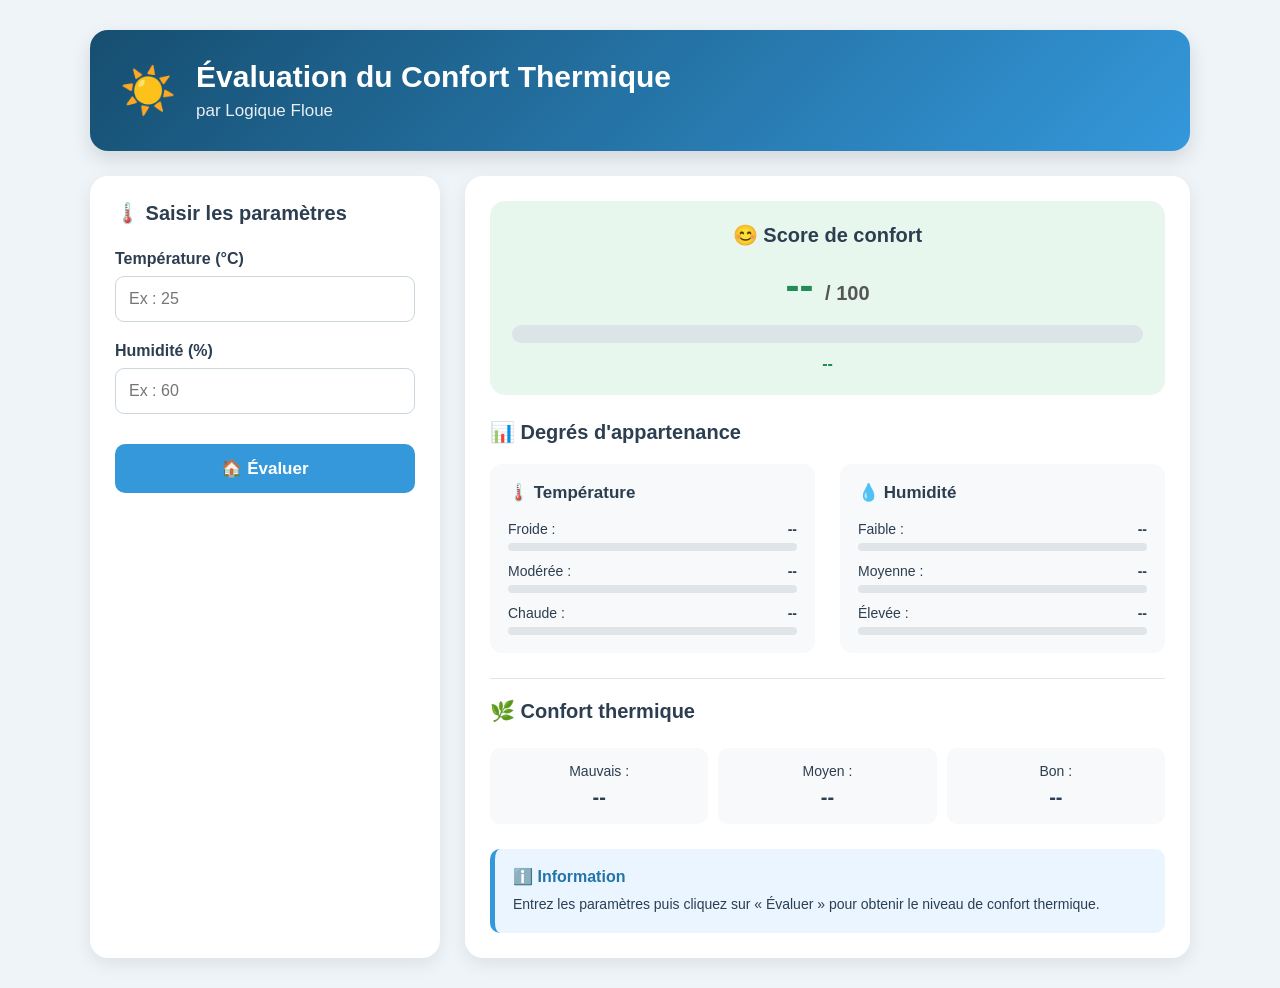
==== index html.html @ 42466e80 "Add files via upload" ====
<!DOCTYPE html>
<html lang="fr">

<head>
    <meta charset="UTF-8">
    <meta name="viewport" content="width=device-width, initial-scale=1.0">

    <title>Évaluation du Confort Thermique</title>

    <link rel="stylesheet" href="style.css">
</head>

<body>

    <div class="container">

        <!-- HEADER -->
        <header class="header">
            <div class="header-icon">☀️</div>

            <div>
                <h1>Évaluation du Confort Thermique</h1>
                <p>par Logique Floue</p>
            </div>
        </header>


        <!-- CONTENU PRINCIPAL -->
        <main class="main-content">

            <!-- PANNEAU GAUCHE -->
            <section class="card input-card">

                <h2>🌡️ Saisir les paramètres</h2>

                <div class="input-group">
                    <label for="temperature">
                        Température (°C)
                    </label>

                    <input
                        type="number"
                        id="temperature"
                        min="0"
                        max="40"
                        placeholder="Ex : 25"
                    >
                </div>


                <div class="input-group">
                    <label for="humidite">
                        Humidité (%)
                    </label>

                    <input
                        type="number"
                        id="humidite"
                        min="0"
                        max="100"
                        placeholder="Ex : 60"
                    >
                </div>


                <button id="evaluer">
                    🏠 Évaluer
                </button>

            </section>



            <!-- PANNEAU DROIT -->
            <section class="card result-card">

                <!-- SCORE -->
                <div class="score-card">

                    <h2>😊 Score de confort</h2>

                    <div class="score">
                        <span id="score">--</span>
                        <small>/ 100</small>
                    </div>

                    <div class="progress-container">
                        <div id="progress-bar"></div>
                    </div>

                    <p id="interpretation">
                        --
                    </p>

                </div>


                <!-- DEGRÉS D'APPARTENANCE -->
                <div class="membership-section">

                    <h2>📊 Degrés d'appartenance</h2>

                    <div class="membership-columns">

                        <!-- TEMPÉRATURE -->
                        <div class="membership-column">

                            <h3>🌡️ Température</h3>

                            <p>
                                Froide :
                                <span id="froide-result">--</span>
                            </p>

                            <div class="membership-bar">
                                <div id="froide-bar"></div>
                            </div>


                            <p>
                                Modérée :
                                <span id="moderee-result">--</span>
                            </p>

                            <div class="membership-bar">
                                <div id="moderee-bar"></div>
                            </div>


                            <p>
                                Chaude :
                                <span id="chaude-result">--</span>
                            </p>

                            <div class="membership-bar">
                                <div id="chaude-bar"></div>
                            </div>

                        </div>


                        <!-- HUMIDITÉ -->
                        <div class="membership-column">

                            <h3>💧 Humidité</h3>

                            <p>
                                Faible :
                                <span id="faible-result">--</span>
                            </p>

                            <div class="membership-bar">
                                <div id="faible-bar"></div>
                            </div>


                            <p>
                                Moyenne :
                                <span id="moyenne-result">--</span>
                            </p>

                            <div class="membership-bar">
                                <div id="moyenne-bar"></div>
                            </div>


                            <p>
                                Élevée :
                                <span id="elevee-result">--</span>
                            </p>

                            <div class="membership-bar">
                                <div id="elevee-bar"></div>
                            </div>

                        </div>

                    </div>

                </div>


                <!-- CONFORT THERMIQUE -->
                <div class="comfort-section">

                    <h2>🌿 Confort thermique</h2>

                    <div class="comfort-results">

                        <p>
                            Mauvais :
                            <span id="mauvais-result">--</span>
                        </p>

                        <p>
                            Moyen :
                            <span id="moyen-result">--</span>
                        </p>

                        <p>
                            Bon :
                            <span id="bon-result">--</span>
                        </p>

                    </div>

                </div>


                <!-- RECOMMANDATION -->
                <div class="recommendation">

                    <strong>ℹ️ Information</strong>

                    <p id="recommendation-text">
                        Entrez les paramètres puis cliquez sur
                        « Évaluer » pour obtenir le niveau de confort thermique.
                    </p>

                </div>

            </section>

        </main>

    </div>


    <script src="script.js"></script>
    

</body>

</html>
---- style.css ----
* {
    box-sizing: border-box;
    margin: 0;
    padding: 0;
}

body {
    font-family: Arial, sans-serif;
    background: #eef4f8;
    min-height: 100vh;
    padding: 30px;
    color: #2c3e50;
}

/* ================= HEADER ================= */

.container {
    max-width: 1100px;
    margin: auto;
}

.header {
    background: linear-gradient(135deg, #164e70, #3498db);
    color: white;
    padding: 30px;
    border-radius: 18px;
    display: flex;
    align-items: center;
    gap: 20px;
    margin-bottom: 25px;
    box-shadow: 0 8px 20px rgba(0, 0, 0, 0.12);
}

.header-icon {
    font-size: 45px;
}

.header h1 {
    font-size: 30px;
    margin-bottom: 7px;
}

.header p {
    font-size: 17px;
    opacity: 0.9;
}


/* ================= MAIN CONTENT ================= */

.main-content {
    display: grid;
    grid-template-columns: 350px 1fr;
    gap: 25px;
}


/* ================= CARDS ================= */

.card {
    background: white;
    border-radius: 18px;
    padding: 25px;
    box-shadow: 0 6px 18px rgba(0, 0, 0, 0.08);
}

.card h2 {
    font-size: 20px;
    margin-bottom: 25px;
}


/* ================= INPUT ================= */

.input-group {
    margin-bottom: 20px;
}

.input-group label {
    display: block;
    font-weight: bold;
    margin-bottom: 8px;
}

.input-group input {
    width: 100%;
    padding: 13px;
    border: 1px solid #ccd6dd;
    border-radius: 9px;
    font-size: 16px;
    outline: none;
}

.input-group input:focus {
    border-color: #3498db;
}


button {
    width: 100%;
    padding: 14px;
    border: none;
    border-radius: 10px;
    background: #3498db;
    color: white;
    font-size: 17px;
    font-weight: bold;
    cursor: pointer;
    margin-top: 10px;
}

button:hover {
    background: #2980b9;
}


/* ================= SCORE ================= */

.score-card {
    background: #e8f7ee;
    border-radius: 15px;
    padding: 22px;
    text-align: center;
    margin-bottom: 25px;
}

.score-card h2 {
    margin-bottom: 15px;
}

.score {
    font-size: 42px;
    font-weight: bold;
    color: #218c54;
    margin-bottom: 15px;
}

.score small {
    font-size: 20px;
    color: #555;
}


/* ================= PROGRESS BAR ================= */

.progress-container {
    width: 100%;
    height: 18px;
    background: #dce4e8;
    border-radius: 20px;
    overflow: hidden;
    margin-bottom: 12px;
}

#progress-bar {
    width: 0%;
    height: 100%;
    background: #2eaf68;
    border-radius: 20px;
    transition: width 0.5s ease;
}

#interpretation {
    font-weight: bold;
    color: #218c54;
}


/* ================= MEMBERSHIP ================= */

.membership-section {
    margin-top: 10px;
}

.membership-section h2 {
    margin-bottom: 20px;
}

.membership-columns {
    display: grid;
    grid-template-columns: 1fr 1fr;
    gap: 25px;
}

.membership-column {
    background: #f7f9fa;
    padding: 18px;
    border-radius: 12px;
}

.membership-column h3 {
    margin-bottom: 18px;
    font-size: 17px;
}

.membership-column p {
    display: flex;
    justify-content: space-between;
    margin-top: 12px;
    font-size: 14px;
}

.membership-column span {
    font-weight: bold;
}


/* ================= MEMBERSHIP BARS ================= */

.membership-bar {
    width: 100%;
    height: 8px;
    background: #dfe5e8;
    border-radius: 10px;
    overflow: hidden;
    margin-top: 6px;
}

.membership-bar div {
    width: 0%;
    height: 100%;
    background: #3498db;
    border-radius: 10px;
    transition: width 0.4s ease;
}


/* ================= COMFORT ================= */

.comfort-section {
    margin-top: 25px;
    padding-top: 20px;
    border-top: 1px solid #e1e6e9;
}

.comfort-results {
    display: grid;
    grid-template-columns: repeat(3, 1fr);
    gap: 10px;
}

.comfort-results p {
    background: #f7f9fa;
    padding: 15px;
    border-radius: 10px;
    text-align: center;
    font-size: 14px;
}

.comfort-results span {
    display: block;
    font-size: 20px;
    font-weight: bold;
    margin-top: 7px;
}


/* ================= RECOMMENDATION ================= */

.recommendation {
    margin-top: 25px;
    padding: 18px;
    background: #eaf5ff;
    border-left: 5px solid #3498db;
    border-radius: 10px;
}

.recommendation strong {
    display: block;
    margin-bottom: 8px;
    color: #2474a8;
}

.recommendation p {
    line-height: 1.5;
    font-size: 14px;
}


/* ================= RESPONSIVE ================= */

@media (max-width: 800px) {

    .main-content {
        grid-template-columns: 1fr;
    }

    .membership-columns {
        grid-template-columns: 1fr;
    }

    .comfort-results {
        grid-template-columns: 1fr;
    }

    .header h1 {
        font-size: 24px;
    }
}

@media (max-width: 500px) {

    body {
        padding: 15px;
    }

    .header {
        padding: 20px;
    }

    .header-icon {
        font-size: 35px;
    }

    .header h1 {
        font-size: 21px;
    }
}
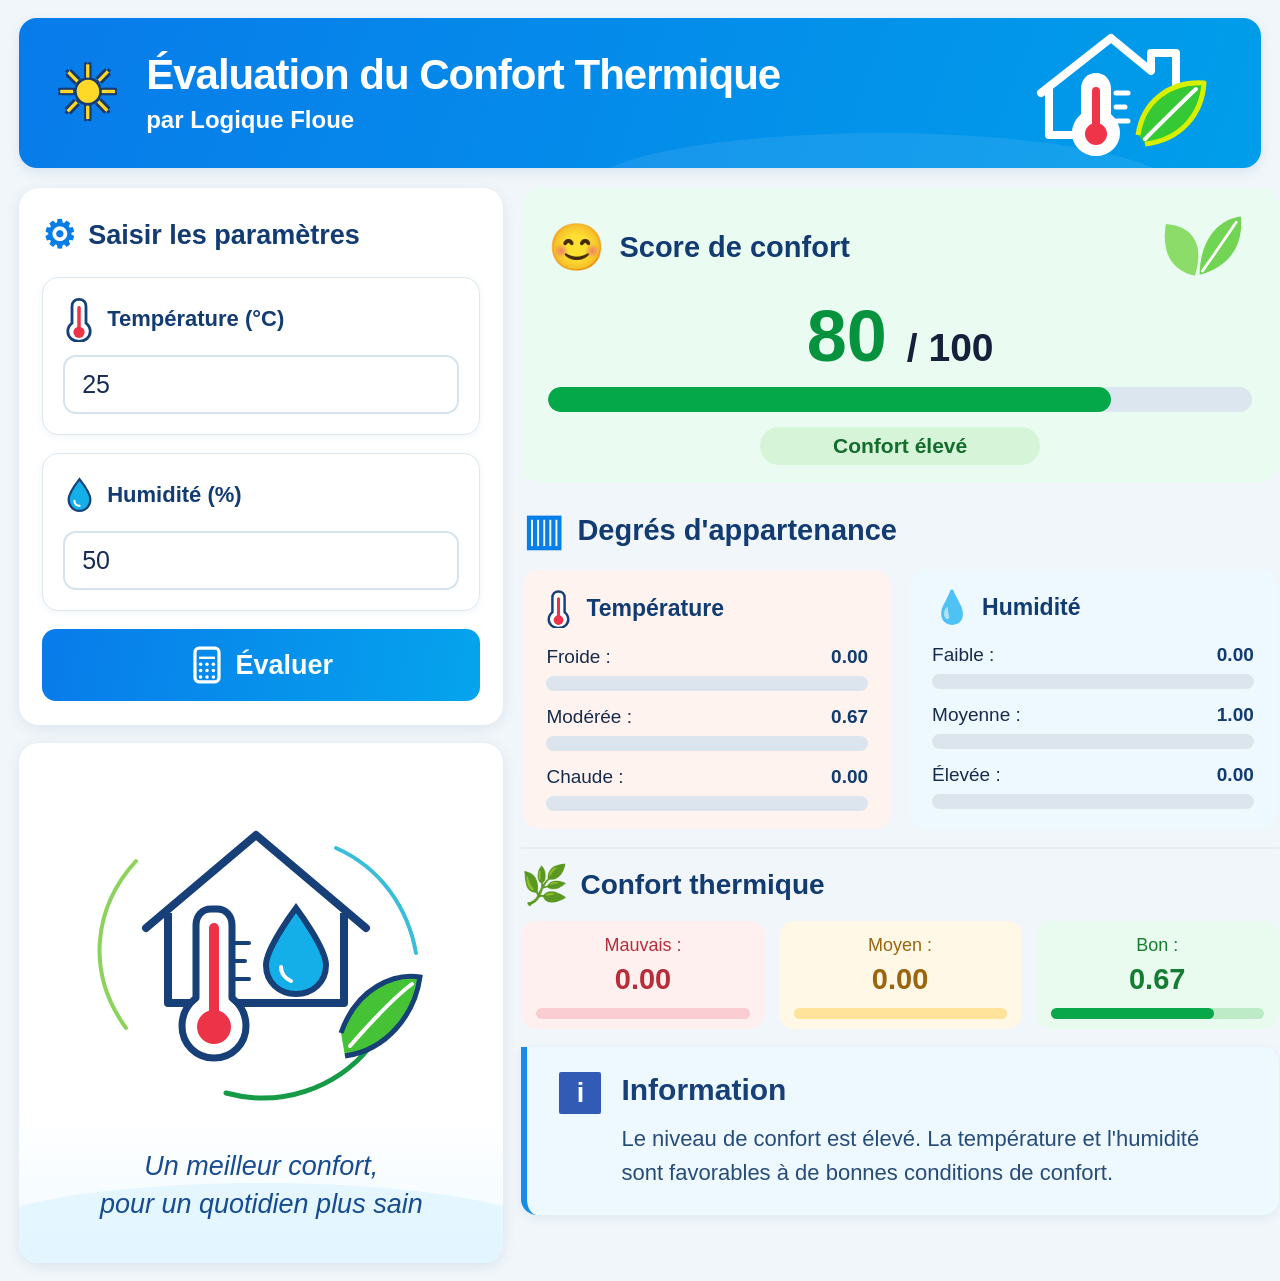
==== commit 3e67c362: "Update index html.html" ====
--- a/index html.html
+++ b/index html.html
@@ -12,125 +12,727 @@
 
 <body>
 
-    <div class="container">
-
-        <!-- HEADER -->
-        <header class="header">
-            <div class="header-icon">☀️</div>
-
-            <div>
+<div class="container">
+
+    <!-- ================= HEADER ================= -->
+
+    <header class="header">
+
+        <div class="header-left">
+
+            <div class="sun-icon">☀</div>
+
+            <div class="header-text">
                 <h1>Évaluation du Confort Thermique</h1>
                 <p>par Logique Floue</p>
             </div>
-        </header>
-
-
-        <!-- CONTENU PRINCIPAL -->
-        <main class="main-content">
-
-            <!-- PANNEAU GAUCHE -->
-            <section class="card input-card">
-
-                <h2>🌡️ Saisir les paramètres</h2>
-
-                <div class="input-group">
+
+        </div>
+
+
+        <!-- Maison + thermomètre + feuille -->
+
+        <div class="header-house">
+
+            <svg viewBox="0 0 220 140" class="header-icon-svg">
+
+                <!-- Maison -->
+
+                <path
+                    d="M35 70
+                       L105 15
+                       L145 48
+                       L145 30
+                       L170 30
+                       L170 68
+                       L185 80"
+                    fill="none"
+                    stroke="white"
+                    stroke-width="8"
+                    stroke-linecap="round"
+                    stroke-linejoin="round"
+                />
+
+                <path
+                    d="M43 67
+                       V112
+                       H100
+                       V78"
+                    fill="none"
+                    stroke="white"
+                    stroke-width="8"
+                    stroke-linecap="round"
+                    stroke-linejoin="round"
+                />
+
+
+                <!-- Thermomètre -->
+
+                <path
+                    d="M90 52
+                       C82 52 77 58 77 66
+                       V92
+                       C71 97 68 104 68 110
+                       C68 122 78 131 90 131
+                       C102 131 112 122 112 110
+                       C112 103 109 97 103 92
+                       V66
+                       C103 58 98 52 90 52Z"
+                    fill="white"
+                    stroke="white"
+                    stroke-width="4"
+                />
+
+                <line
+                    x1="90"
+                    y1="68"
+                    x2="90"
+                    y2="111"
+                    stroke="#ef3348"
+                    stroke-width="8"
+                    stroke-linecap="round"
+                />
+
+                <circle
+                    cx="90"
+                    cy="111"
+                    r="11"
+                    fill="#ef3348"
+                />
+
+
+                <!-- Graduations -->
+
+                <line
+                    x1="110"
+                    y1="70"
+                    x2="122"
+                    y2="70"
+                    stroke="white"
+                    stroke-width="5"
+                    stroke-linecap="round"
+                />
+
+                <line
+                    x1="110"
+                    y1="84"
+                    x2="119"
+                    y2="84"
+                    stroke="white"
+                    stroke-width="5"
+                    stroke-linecap="round"
+                />
+
+                <line
+                    x1="110"
+                    y1="98"
+                    x2="122"
+                    y2="98"
+                    stroke="white"
+                    stroke-width="5"
+                    stroke-linecap="round"
+                />
+
+
+                <!-- Feuille -->
+
+                <path
+                    d="M132 112
+                       C137 78 164 58 198 60
+                       C196 91 175 117 139 121"
+                    fill="#35c936"
+                    stroke="#d9ef00"
+                    stroke-width="5"
+                    stroke-linejoin="round"
+                />
+
+                <path
+                    d="M139 116
+                       C157 98 174 81 190 66"
+                    fill="none"
+                    stroke="white"
+                    stroke-width="4"
+                    stroke-linecap="round"
+                />
+
+            </svg>
+
+        </div>
+
+    </header>
+
+
+    <!-- ================= CONTENU PRINCIPAL ================= -->
+
+    <main class="main-content">
+
+
+        <!-- ================= COLONNE GAUCHE ================= -->
+
+        <section class="left-column">
+
+
+            <!-- PARAMÈTRES -->
+
+            <div class="card parameter-card">
+
+                <h2>
+                    <span class="gear-icon">⚙</span>
+                    Saisir les paramètres
+                </h2>
+
+
+                <!-- Température -->
+
+                <div class="input-box">
+
                     <label for="temperature">
+
+                        <span class="thermometer-icon">
+
+                            <svg viewBox="0 0 40 64">
+
+                                <path
+                                    d="M20 4
+                                       C14 4 10 8 10 14
+                                       V38
+                                       C6 41 4 45 4 50
+                                       C4 58 11 64 20 64
+                                       C29 64 36 58 36 50
+                                       C36 45 34 41 30 38
+                                       V14
+                                       C30 8 26 4 20 4Z"
+                                    fill="white"
+                                    stroke="#173f78"
+                                    stroke-width="4"
+                                />
+
+                                <line
+                                    x1="20"
+                                    y1="16"
+                                    x2="20"
+                                    y2="50"
+                                    stroke="#ed3347"
+                                    stroke-width="5"
+                                    stroke-linecap="round"
+                                />
+
+                                <circle
+                                    cx="20"
+                                    cy="51"
+                                    r="8"
+                                    fill="#ed3347"
+                                />
+
+                            </svg>
+
+                        </span>
+
                         Température (°C)
+
                     </label>
+
 
                     <input
                         type="number"
                         id="temperature"
                         min="0"
                         max="40"
-                        placeholder="Ex : 25"
+                        value="25"
                     >
-                </div>
-
-
-                <div class="input-group">
+
+                </div>
+
+
+                <!-- Humidité -->
+
+                <div class="input-box">
+
                     <label for="humidite">
+
+                        <span class="drop-icon">
+
+                            <svg viewBox="0 0 40 50">
+
+                                <path
+                                    d="M20 3
+                                       C20 3 5 22 5 31
+                                       C5 40 11 47 20 47
+                                       C29 47 35 40 35 31
+                                       C35 22 20 3 20 3Z"
+                                    fill="#13afe9"
+                                    stroke="#173f78"
+                                    stroke-width="3"
+                                />
+
+                                <path
+                                    d="M13 33
+                                       C13 37 16 40 20 40"
+                                    fill="none"
+                                    stroke="white"
+                                    stroke-width="3"
+                                    stroke-linecap="round"
+                                />
+
+                            </svg>
+
+                        </span>
+
                         Humidité (%)
+
                     </label>
+
 
                     <input
                         type="number"
                         id="humidite"
                         min="0"
                         max="100"
-                        placeholder="Ex : 60"
+                        value="50"
                     >
-                </div>
-
+
+                </div>
+
+
+                <!-- Bouton -->
 
                 <button id="evaluer">
-                    🏠 Évaluer
+
+                    <span class="calculator-icon">
+
+                        <svg viewBox="0 0 40 48">
+
+                            <rect
+                                x="5"
+                                y="3"
+                                width="30"
+                                height="42"
+                                rx="5"
+                                fill="none"
+                                stroke="white"
+                                stroke-width="4"
+                            />
+
+                            <line
+                                x1="10"
+                                y1="15"
+                                x2="30"
+                                y2="15"
+                                stroke="white"
+                                stroke-width="3"
+                            />
+
+                            <circle cx="12" cy="23" r="2.2" fill="white"/>
+                            <circle cx="20" cy="23" r="2.2" fill="white"/>
+                            <circle cx="28" cy="23" r="2.2" fill="white"/>
+
+                            <circle cx="12" cy="31" r="2.2" fill="white"/>
+                            <circle cx="20" cy="31" r="2.2" fill="white"/>
+                            <circle cx="28" cy="31" r="2.2" fill="white"/>
+
+                            <circle cx="12" cy="39" r="2.2" fill="white"/>
+                            <circle cx="20" cy="39" r="2.2" fill="white"/>
+                            <circle cx="28" cy="39" r="2.2" fill="white"/>
+
+                        </svg>
+
+                    </span>
+
+                    Évaluer
+
                 </button>
 
-            </section>
-
-
-
-            <!-- PANNEAU DROIT -->
-            <section class="card result-card">
-
-                <!-- SCORE -->
-                <div class="score-card">
-
-                    <h2>😊 Score de confort</h2>
-
-                    <div class="score">
-                        <span id="score">--</span>
-                        <small>/ 100</small>
+            </div>
+
+
+            <!-- ================= ILLUSTRATION ================= -->
+
+            <div class="card illustration-card">
+
+                <div class="illustration">
+
+                    <svg
+                        viewBox="0 0 420 360"
+                        class="comfort-svg"
+                    >
+
+                        <!-- Arcs -->
+
+                        <path
+                            d="M75 245
+                               C35 190 42 125 85 78"
+                            fill="none"
+                            stroke="#8bd35b"
+                            stroke-width="4"
+                            stroke-linecap="round"
+                        />
+
+                        <path
+                            d="M285 65
+                               C330 85 357 125 365 170"
+                            fill="none"
+                            stroke="#39bdd9"
+                            stroke-width="4"
+                            stroke-linecap="round"
+                        />
+
+                        <path
+                            d="M175 310
+                               C230 325 285 305 318 265"
+                            fill="none"
+                            stroke="#159b45"
+                            stroke-width="5"
+                            stroke-linecap="round"
+                        />
+
+
+                        <!-- Maison -->
+
+                        <path
+                            d="M95 145
+                               L205 52
+                               L315 145"
+                            fill="none"
+                            stroke="#173f78"
+                            stroke-width="8"
+                            stroke-linecap="round"
+                            stroke-linejoin="round"
+                        />
+
+                        <path
+                            d="M117 130
+                               V220
+                               H293
+                               V130"
+                            fill="none"
+                            stroke="#173f78"
+                            stroke-width="8"
+                            stroke-linejoin="round"
+                        />
+
+
+                        <!-- Thermomètre -->
+
+                        <path
+                            d="M160 126
+                               C151 126 145 133 145 142
+                               V215
+                               C136 222 131 232 131 243
+                               C131 261 145 275 163 275
+                               C181 275 195 261 195 243
+                               C195 232 190 222 181 215
+                               V142
+                               C181 133 175 126 166 126Z"
+                            fill="white"
+                            stroke="#173f78"
+                            stroke-width="7"
+                            stroke-linejoin="round"
+                        />
+
+                        <line
+                            x1="163"
+                            y1="145"
+                            x2="163"
+                            y2="244"
+                            stroke="#ed3347"
+                            stroke-width="10"
+                            stroke-linecap="round"
+                        />
+
+                        <circle
+                            cx="163"
+                            cy="244"
+                            r="17"
+                            fill="#ed3347"
+                        />
+
+
+                        <!-- Graduations -->
+
+                        <line
+                            x1="184"
+                            y1="160"
+                            x2="198"
+                            y2="160"
+                            stroke="#173f78"
+                            stroke-width="4"
+                            stroke-linecap="round"
+                        />
+
+                        <line
+                            x1="184"
+                            y1="178"
+                            x2="194"
+                            y2="178"
+                            stroke="#173f78"
+                            stroke-width="4"
+                            stroke-linecap="round"
+                        />
+
+                        <line
+                            x1="184"
+                            y1="196"
+                            x2="198"
+                            y2="196"
+                            stroke="#173f78"
+                            stroke-width="4"
+                            stroke-linecap="round"
+                        />
+
+
+                        <!-- Goutte -->
+
+                        <path
+                            d="M245 125
+                               C245 125 215 165 215 182
+                               C215 199 228 211 245 211
+                               C262 211 275 199 275 182
+                               C275 165 245 125 245 125Z"
+                            fill="#14afe9"
+                            stroke="#173f78"
+                            stroke-width="6"
+                        />
+
+                        <path
+                            d="M230 184
+                               C230 191 235 196 240 198"
+                            fill="none"
+                            stroke="white"
+                            stroke-width="4"
+                            stroke-linecap="round"
+                        />
+
+
+                        <!-- Feuille -->
+
+                        <path
+                            d="M290 250
+                               C306 204 344 190 369 194
+                               C364 230 337 267 294 273"
+                            fill="#45c236"
+                            stroke="#173f78"
+                            stroke-width="5"
+                        />
+
+                        <path
+                            d="M299 263
+                               C320 239 342 215 361 201"
+                            fill="none"
+                            stroke="white"
+                            stroke-width="4"
+                            stroke-linecap="round"
+                        />
+
+                    </svg>
+
+                </div>
+
+
+                <p>
+                    Un meilleur confort,<br>
+                    pour un quotidien plus sain
+                </p>
+
+            </div>
+
+        </section>
+
+
+
+        <!-- ================= COLONNE DROITE ================= -->
+
+        <section class="right-column">
+
+
+            <!-- ================= SCORE ================= -->
+
+            <div class="score-card">
+
+                <div class="score-title">
+
+                    <div class="score-title-left">
+
+                        <span class="smile-icon">
+                            😊
+                        </span>
+
+                        <h2>
+                            Score de confort
+                        </h2>
+
                     </div>
 
-                    <div class="progress-container">
-                        <div id="progress-bar"></div>
-                    </div>
-
-                    <p id="interpretation">
-                        --
-                    </p>
-
-                </div>
-
-
-                <!-- DEGRÉS D'APPARTENANCE -->
-                <div class="membership-section">
-
-                    <h2>📊 Degrés d'appartenance</h2>
-
-                    <div class="membership-columns">
-
-                        <!-- TEMPÉRATURE -->
-                        <div class="membership-column">
-
-                            <h3>🌡️ Température</h3>
-
-                            <p>
-                                Froide :
-                                <span id="froide-result">--</span>
-                            </p>
+
+                    <!-- Deux feuilles -->
+
+                    <span class="leaf-decoration">
+
+                        <svg viewBox="0 0 100 80">
+
+                            <path
+                                d="M43 70
+                                   C18 65 7 45 12 15
+                                   C39 17 54 35 43 70Z"
+                                fill="#8bdc68"
+                            />
+
+                            <path
+                                d="M48 69
+                                   C48 35 66 10 92 7
+                                   C95 37 80 61 48 69Z"
+                                fill="#71d452"
+                            />
+
+                            <path
+                                d="M51 65
+                                   C64 47 76 29 87 13"
+                                fill="none"
+                                stroke="white"
+                                stroke-width="3"
+                                stroke-linecap="round"
+                            />
+
+                        </svg>
+
+                    </span>
+
+                </div>
+
+
+                <div class="score">
+
+                    <span id="score">
+                        80
+                    </span>
+
+                    <small>
+                        / 100
+                    </small>
+
+                </div>
+
+
+                <div class="progress-container">
+
+                    <div id="progress-bar"></div>
+
+                </div>
+
+
+                <div
+                    class="status"
+                    id="interpretation"
+                >
+                    Confort élevé
+                </div>
+
+            </div>
+
+
+
+            <!-- ================= DEGRÉS ================= -->
+
+            <div class="membership-section">
+
+                <h2>
+
+                    <span class="chart-icon">
+                        ▥
+                    </span>
+
+                    Degrés d'appartenance
+
+                </h2>
+
+
+                <div class="membership-columns">
+
+
+                    <!-- Température -->
+
+                    <div class="membership-column temperature">
+
+                        <h3>
+
+                            <span class="small-thermometer">
+
+                                <svg viewBox="0 0 40 64">
+
+                                    <path
+                                        d="M20 4
+                                           C14 4 10 8 10 14
+                                           V38
+                                           C6 41 4 45 4 50
+                                           C4 58 11 64 20 64
+                                           C29 64 36 58 36 50
+                                           C36 45 34 41 30 38
+                                           V14
+                                           C30 8 26 4 20 4Z"
+                                        fill="white"
+                                        stroke="#173f78"
+                                        stroke-width="4"
+                                    />
+
+                                    <line
+                                        x1="20"
+                                        y1="16"
+                                        x2="20"
+                                        y2="50"
+                                        stroke="#ed3347"
+                                        stroke-width="5"
+                                        stroke-linecap="round"
+                                    />
+
+                                    <circle
+                                        cx="20"
+                                        cy="51"
+                                        r="8"
+                                        fill="#ed3347"
+                                    />
+
+                                </svg>
+
+                            </span>
+
+                            Température
+
+                        </h3>
+
+
+                        <div class="membership-item">
+
+                            <div class="membership-label">
+                                <span>Froide :</span>
+                                <strong id="froide-result">0.00</strong>
+                            </div>
 
                             <div class="membership-bar">
                                 <div id="froide-bar"></div>
                             </div>
 
-
-                            <p>
-                                Modérée :
-                                <span id="moderee-result">--</span>
-                            </p>
+                        </div>
+
+
+                        <div class="membership-item">
+
+                            <div class="membership-label">
+                                <span>Modérée :</span>
+                                <strong id="moderee-result">0.67</strong>
+                            </div>
 
                             <div class="membership-bar">
                                 <div id="moderee-bar"></div>
                             </div>
 
-
-                            <p>
-                                Chaude :
-                                <span id="chaude-result">--</span>
-                            </p>
+                        </div>
+
+
+                        <div class="membership-item">
+
+                            <div class="membership-label">
+                                <span>Chaude :</span>
+                                <strong id="chaude-result">0.00</strong>
+                            </div>
 
                             <div class="membership-bar">
                                 <div id="chaude-bar"></div>
@@ -138,36 +740,59 @@
 
                         </div>
 
-
-                        <!-- HUMIDITÉ -->
-                        <div class="membership-column">
-
-                            <h3>💧 Humidité</h3>
-
-                            <p>
-                                Faible :
-                                <span id="faible-result">--</span>
-                            </p>
+                    </div>
+
+
+
+                    <!-- Humidité -->
+
+                    <div class="membership-column humidity">
+
+                        <h3>
+
+                            <span class="small-drop">
+                                💧
+                            </span>
+
+                            Humidité
+
+                        </h3>
+
+
+                        <div class="membership-item">
+
+                            <div class="membership-label">
+                                <span>Faible :</span>
+                                <strong id="faible-result">0.00</strong>
+                            </div>
 
                             <div class="membership-bar">
                                 <div id="faible-bar"></div>
                             </div>
 
-
-                            <p>
-                                Moyenne :
-                                <span id="moyenne-result">--</span>
-                            </p>
+                        </div>
+
+
+                        <div class="membership-item">
+
+                            <div class="membership-label">
+                                <span>Moyenne :</span>
+                                <strong id="moyenne-result">1.00</strong>
+                            </div>
 
                             <div class="membership-bar">
                                 <div id="moyenne-bar"></div>
                             </div>
 
-
-                            <p>
-                                Élevée :
-                                <span id="elevee-result">--</span>
-                            </p>
+                        </div>
+
+
+                        <div class="membership-item">
+
+                            <div class="membership-label">
+                                <span>Élevée :</span>
+                                <strong id="elevee-result">0.00</strong>
+                            </div>
 
                             <div class="membership-bar">
                                 <div id="elevee-bar"></div>
@@ -179,56 +804,105 @@
 
                 </div>
 
-
-                <!-- CONFORT THERMIQUE -->
-                <div class="comfort-section">
-
-                    <h2>🌿 Confort thermique</h2>
-
-                    <div class="comfort-results">
-
-                        <p>
+            </div>
+
+
+
+            <!-- ================= CONFORT ================= -->
+
+            <div class="comfort-section">
+
+                <h2>
+
+                    <span class="leaf-title">
+                        🌿
+                    </span>
+
+                    Confort thermique
+
+                </h2>
+
+
+                <div class="comfort-results">
+
+                    <div class="comfort-box mauvais">
+
+                        <span>
                             Mauvais :
-                            <span id="mauvais-result">--</span>
-                        </p>
-
-                        <p>
+                        </span>
+
+                        <strong id="mauvais-result">
+                            0.00
+                        </strong>
+
+                    </div>
+
+
+                    <div class="comfort-box moyen">
+
+                        <span>
                             Moyen :
-                            <span id="moyen-result">--</span>
-                        </p>
-
-                        <p>
+                        </span>
+
+                        <strong id="moyen-result">
+                            0.00
+                        </strong>
+
+                    </div>
+
+
+                    <div class="comfort-box bon">
+
+                        <span>
                             Bon :
-                            <span id="bon-result">--</span>
-                        </p>
+                        </span>
+
+                        <strong id="bon-result">
+                            0.67
+                        </strong>
 
                     </div>
 
                 </div>
 
-
-                <!-- RECOMMANDATION -->
-                <div class="recommendation">
-
-                    <strong>ℹ️ Information</strong>
+            </div>
+
+
+
+            <!-- ================= INFORMATION ================= -->
+
+            <div class="information">
+
+                <div class="info-icon">
+                    i
+                </div>
+
+                <div class="information-content">
+
+                    <strong>
+                        Information
+                    </strong>
 
                     <p id="recommendation-text">
-                        Entrez les paramètres puis cliquez sur
-                        « Évaluer » pour obtenir le niveau de confort thermique.
+
+                        Le niveau de confort est élevé.
+                        La température et l'humidité sont favorables
+                        à de bonnes conditions de confort.
+
                     </p>
 
                 </div>
 
-            </section>
-
-        </main>
-
-    </div>
-
-
-    <script src="script.js"></script>
-    
+            </div>
+
+        </section>
+
+    </main>
+
+</div>
+
+
+<script src="script.js"></script>
 
 </body>
-
-</html>+</html>
--- a/style.css
+++ b/style.css
@@ -1,318 +1,1249 @@
+/* =========================================================
+   RESET
+========================================================= */
+
 * {
     box-sizing: border-box;
     margin: 0;
     padding: 0;
 }
 
+
+/* =========================================================
+   BODY
+========================================================= */
+
 body {
+    font-family: Arial, Helvetica, sans-serif;
+    background: #f1f6fa;
+    color: #12386b;
+    min-height: 100vh;
+}
+
+
+/* =========================================================
+   CONTAINER
+========================================================= */
+
+.container {
+    width: 97%;
+    max-width: 1500px;
+    margin: 18px auto;
+}
+
+
+/* =========================================================
+   HEADER
+========================================================= */
+
+.header {
+    height: 150px;
+
+    background:
+        linear-gradient(
+            110deg,
+            #087bea,
+            #009eea
+        );
+
+    border-radius: 18px;
+
+    display: flex;
+    align-items: center;
+    justify-content: space-between;
+
+    padding: 18px 35px;
+
+    color: white;
+
+    margin-bottom: 20px;
+
+    overflow: hidden;
+
+    position: relative;
+
+    box-shadow:
+        0 4px 12px rgba(30, 100, 160, 0.12);
+}
+
+
+.header::after {
+    content: "";
+
+    position: absolute;
+
+    width: 600px;
+    height: 120px;
+
+    right: 80px;
+    bottom: -85px;
+
+    background: rgba(255,255,255,0.08);
+
+    border-radius: 50%;
+}
+
+
+.header-left {
+    display: flex;
+    align-items: center;
+
+    gap: 25px;
+
+    position: relative;
+    z-index: 2;
+}
+
+
+.sun-icon {
+    font-size: 75px;
+
+    color: #ffd928;
+
+    text-shadow:
+        2px 2px 0 #173b70,
+        -2px -2px 0 #173b70,
+        2px -2px 0 #173b70,
+        -2px 2px 0 #173b70;
+}
+
+
+.header-text h1 {
+    font-size: 42px;
+
+    line-height: 1.1;
+
+    font-weight: 800;
+
+    letter-spacing: -1px;
+}
+
+
+.header-text p {
+    font-size: 24px;
+
+    font-weight: 600;
+
+    margin-top: 7px;
+}
+
+
+/* =========================================================
+   HEADER ICON
+========================================================= */
+
+.header-house {
+    width: 220px;
+    height: 140px;
+
+    display: flex;
+
+    align-items: center;
+    justify-content: center;
+
+    position: relative;
+
+    z-index: 2;
+}
+
+
+.header-icon-svg {
+    width: 220px;
+    height: 140px;
+
+    display: block;
+}
+
+
+/* =========================================================
+   MAIN
+========================================================= */
+
+.main-content {
+
+    display: grid;
+
+    grid-template-columns: 39% 61%;
+
+    gap: 18px;
+
+    align-items: stretch;
+}
+
+
+.left-column,
+.right-column {
+
+    display: flex;
+
+    flex-direction: column;
+
+    gap: 18px;
+}
+
+
+/* =========================================================
+   CARDS
+========================================================= */
+
+.card {
+
+    background: white;
+
+    border-radius: 20px;
+
+    box-shadow:
+        0 3px 14px rgba(32,79,115,0.10);
+}
+
+
+/* =========================================================
+   PARAMETER CARD
+========================================================= */
+
+.parameter-card {
+
+    padding: 25px 23px 24px;
+}
+
+
+.parameter-card h2 {
+
+    display: flex;
+
+    align-items: center;
+
+    gap: 12px;
+
+    font-size: 27px;
+
+    margin-bottom: 20px;
+
+    color: #123b72;
+}
+
+
+.gear-icon {
+
+    font-size: 38px;
+
+    color: #087de8;
+}
+
+
+/* =========================================================
+   INPUT BOX
+========================================================= */
+
+.input-box {
+
+    background: #ffffff;
+
+    border: 1px solid #dce8f0;
+
+    border-radius: 16px;
+
+    padding: 17px 20px 20px;
+
+    margin-bottom: 18px;
+
+    box-shadow:
+        0 2px 7px rgba(50,100,140,0.07);
+}
+
+
+.input-box label {
+
+    display: flex;
+
+    align-items: center;
+
+    gap: 12px;
+
+    font-size: 22px;
+
+    font-weight: 700;
+
+    margin-bottom: 12px;
+
+    color: #123b72;
+}
+
+
+/* =========================================================
+   THERMOMETER
+========================================================= */
+
+.thermometer-icon {
+
+    width: 32px;
+    height: 48px;
+
+    display: flex;
+
+    align-items: center;
+    justify-content: center;
+
+    flex-shrink: 0;
+}
+
+
+.thermometer-icon svg {
+
+    width: 28px;
+    height: 46px;
+
+    display: block;
+}
+
+
+/* =========================================================
+   DROP
+========================================================= */
+
+.drop-icon {
+
+    width: 32px;
+    height: 48px;
+
+    display: flex;
+
+    align-items: center;
+    justify-content: center;
+
+    flex-shrink: 0;
+}
+
+
+.drop-icon svg {
+
+    width: 29px;
+    height: 40px;
+}
+
+
+/* =========================================================
+   INPUT
+========================================================= */
+
+.input-box input {
+
+    width: 100%;
+
+    height: 59px;
+
+    border: 2px solid #d7e3eb;
+
+    border-radius: 13px;
+
+    padding: 8px 17px;
+
+    font-size: 25px;
+
+    color: #172c55;
+
+    outline: none;
+
+    background: #fff;
+}
+
+
+.input-box input:focus {
+
+    border-color: #1595ed;
+}
+
+
+/* =========================================================
+   BUTTON
+========================================================= */
+
+#evaluer {
+
+    width: 100%;
+
+    height: 72px;
+
+    border: none;
+
+    border-radius: 14px;
+
+    background:
+        linear-gradient(
+            100deg,
+            #087bea,
+            #05a4ed
+        );
+
+    color: white;
+
+    font-size: 27px;
+
+    font-weight: 700;
+
+    cursor: pointer;
+
+    margin-top: 3px;
+
+    transition: 0.2s;
+
+    display: flex;
+
+    align-items: center;
+
+    justify-content: center;
+
+    gap: 12px;
+}
+
+
+#evaluer:hover {
+
+    transform: translateY(-1px);
+
+    box-shadow:
+        0 5px 12px rgba(0,130,230,0.22);
+}
+
+
+/* =========================================================
+   CALCULATOR
+========================================================= */
+
+.calculator-icon {
+
+    width: 34px;
+    height: 43px;
+
+    display: inline-flex;
+
+    align-items: center;
+    justify-content: center;
+}
+
+
+.calculator-icon svg {
+
+    width: 32px;
+    height: 40px;
+}
+
+
+/* =========================================================
+   ILLUSTRATION
+========================================================= */
+
+.illustration-card {
+
+    flex: 1;
+
+    min-height: 520px;
+
+    display: flex;
+
+    flex-direction: column;
+
+    justify-content: center;
+
+    align-items: center;
+
+    overflow: hidden;
+
+    position: relative;
+
+    background:
+        linear-gradient(
+            to bottom,
+            #ffffff 0%,
+            #ffffff 72%,
+            #eef9ff 100%
+        );
+}
+
+
+.illustration-card::after {
+
+    content: "";
+
+    position: absolute;
+
+    bottom: -70px;
+
+    left: -10%;
+
+    width: 120%;
+
+    height: 150px;
+
+    background: #dff4ff;
+
+    border-radius:
+        50% 50% 0 0 /
+        35% 35% 0 0;
+
+    opacity: 0.75;
+}
+
+
+.illustration {
+
+    width: 420px;
+    height: 360px;
+
+    display: flex;
+
+    justify-content: center;
+    align-items: center;
+
+    position: relative;
+
+    z-index: 2;
+}
+
+
+.comfort-svg {
+
+    width: 420px;
+    height: 360px;
+}
+
+
+.illustration-card p {
+
+    color: #174c91;
+
+    font-size: 27px;
+
+    line-height: 1.4;
+
+    text-align: center;
+
+    font-style: italic;
+
+    margin-top: 5px;
+
+    position: relative;
+
+    z-index: 3;
+}
+
+
+/* =========================================================
+   SCORE
+========================================================= */
+
+.score-card {
+
+    background: #eafbf2;
+
+    border-radius: 20px;
+
+    padding: 19px 27px 18px;
+
+    min-height: 290px;
+
+    position: relative;
+}
+
+
+.score-title {
+
+    display: flex;
+
+    align-items: center;
+
+    justify-content: space-between;
+}
+
+
+.score-title-left {
+
+    display: flex;
+
+    align-items: center;
+
+    gap: 14px;
+}
+
+
+.smile-icon {
+
+    font-size: 46px;
+}
+
+
+.score-title h2 {
+
+    font-size: 29px;
+
+    color: #123b72;
+}
+
+
+/* =========================================================
+   FEUILLES DU SCORE
+========================================================= */
+
+.leaf-decoration {
+
+    width: 100px;
+    height: 80px;
+
+    display: flex;
+
+    align-items: center;
+    justify-content: center;
+
+    opacity: 1;
+}
+
+
+.leaf-decoration svg {
+
+    width: 95px;
+    height: 75px;
+
+    display: block;
+}
+
+
+/* =========================================================
+   SCORE NUMBER
+========================================================= */
+
+.score {
+
+    text-align: center;
+
+    margin: 8px 0 10px;
+}
+
+
+.score span {
+
+    font-size: 72px;
+
+    font-weight: 800;
+
+    color: #07933e;
+}
+
+
+.score small {
+
+    font-size: 39px;
+
+    font-weight: 700;
+
+    color: #17203b;
+}
+
+
+/* =========================================================
+   PROGRESS
+========================================================= */
+
+.progress-container {
+
+    width: 100%;
+
+    height: 25px;
+
+    background: #dce6ef;
+
+    border-radius: 20px;
+
+    overflow: hidden;
+}
+
+
+#progress-bar {
+
+    width: 80%;
+
+    height: 100%;
+
+    background: #05a849;
+
+    border-radius: 20px;
+
+    transition: width 0.5s ease;
+}
+
+
+/* =========================================================
+   STATUS
+========================================================= */
+
+.status {
+
+    width: 280px;
+
+    margin: 15px auto 0;
+
+    padding: 7px 15px;
+
+    background: #d6f4d8;
+
+    color: #146c2d;
+
+    border-radius: 30px;
+
+    text-align: center;
+
+    font-size: 21px;
+
+    font-weight: 700;
+}
+
+
+/* =========================================================
+   MEMBERSHIP
+========================================================= */
+
+.membership-section {
+
+    padding: 4px 2px 0;
+}
+
+
+.membership-section h2 {
+
+    display: flex;
+
+    align-items: center;
+
+    gap: 13px;
+
+    font-size: 29px;
+
+    margin-bottom: 15px;
+
+    color: #123b72;
+}
+
+
+.chart-icon {
+
+    font-size: 43px;
+
+    color: #087fe8;
+}
+
+
+.membership-columns {
+
+    display: grid;
+
+    grid-template-columns: 1fr 1fr;
+
+    gap: 18px;
+}
+
+
+.membership-column {
+
+    border-radius: 16px;
+
+    padding: 18px 23px;
+}
+
+
+.membership-column.temperature {
+
+    background: #fff3f0;
+}
+
+
+.membership-column.humidity {
+
+    background: #eef8ff;
+}
+
+
+/* =========================================================
+   MEMBERSHIP TITLE
+========================================================= */
+
+.membership-column h3 {
+
+    display: flex;
+
+    align-items: center;
+
+    gap: 10px;
+
+    font-size: 23px;
+
+    margin-bottom: 18px;
+
+    color: #123b72;
+}
+
+
+.small-thermometer {
+
+    width: 30px;
+    height: 40px;
+
+    display: flex;
+
+    align-items: center;
+}
+
+
+.small-thermometer svg {
+
+    width: 25px;
+    height: 39px;
+}
+
+
+.small-drop {
+
+    font-size: 32px;
+}
+
+
+/* =========================================================
+   MEMBERSHIP ITEMS
+========================================================= */
+
+.membership-item {
+
+    margin-bottom: 15px;
+}
+
+
+.membership-item:last-child {
+
+    margin-bottom: 0;
+}
+
+
+.membership-label {
+
+    display: flex;
+
+    justify-content: space-between;
+
+    align-items: center;
+
+    font-size: 19px;
+
+    margin-bottom: 8px;
+
+    color: #182b4b;
+}
+
+
+.membership-label strong {
+
+    font-size: 19px;
+
+    color: #123b72;
+}
+
+
+.membership-bar {
+
+    width: 100%;
+
+    height: 15px;
+
+    background: #dce5ed;
+
+    border-radius: 20px;
+
+    overflow: hidden;
+}
+
+
+.membership-bar div {
+
+    width: 0%;
+
+    height: 100%;
+
+    background: #1497e9;
+
+    border-radius: 20px;
+
+    transition: width 0.4s ease;
+}
+
+
+/* =========================================================
+   CONFORT THERMIQUE
+========================================================= */
+
+.comfort-section {
+
+    border-top: 2px solid #e6edf2;
+
+    padding-top: 14px;
+}
+
+
+.comfort-section h2 {
+
+    display: flex;
+
+    align-items: center;
+
+    gap: 12px;
+
+    font-size: 28px;
+
+    margin-bottom: 14px;
+
+    color: #123b72;
+}
+
+
+.leaf-title {
+
+    font-size: 38px;
+}
+
+
+.comfort-results {
+
+    display: grid;
+
+    grid-template-columns:
+        repeat(3, 1fr);
+
+    gap: 14px;
+}
+
+
+.comfort-box {
+
+    min-height: 108px;
+
+    border-radius: 15px;
+
+    padding: 14px 15px;
+
+    text-align: center;
+
+    position: relative;
+
+    overflow: hidden;
+}
+
+
+.comfort-box span {
+
+    display: block;
+
+    font-size: 18px;
+
+    margin-bottom: 7px;
+}
+
+
+.comfort-box strong {
+
+    display: block;
+
+    font-size: 29px;
+}
+
+
+/* =========================================================
+   COLORS
+========================================================= */
+
+.mauvais {
+
+    background: #fff0f0;
+
+    color: #b72d39;
+}
+
+
+.moyen {
+
+    background: #fff8e7;
+
+    color: #9a650d;
+}
+
+
+.bon {
+
+    background: #e9faef;
+
+    color: #147d31;
+}
+
+
+/* =========================================================
+   COMFORT BARS
+========================================================= */
+
+.mauvais::after,
+.moyen::after,
+.bon::after {
+
+    content: "";
+
+    position: absolute;
+
+    bottom: 10px;
+
+    left: 15px;
+
+    right: 15px;
+
+    height: 11px;
+
+    border-radius: 20px;
+}
+
+
+.mauvais::after {
+
+    background: #f9cdd1;
+}
+
+
+.moyen::after {
+
+    background: #ffe39a;
+}
+
+
+.bon::after {
+
+    background: #bdebc8;
+}
+
+
+.bon::before {
+
+    content: "";
+
+    position: absolute;
+
+    bottom: 10px;
+
+    left: 15px;
+
+    width: 67%;
+
+    height: 11px;
+
+    border-radius: 20px;
+
+    background: #08a84a;
+
+    z-index: 2;
+}
+
+
+/* =========================================================
+   INFORMATION
+   كبيرة وواضحة بحال الصورة
+========================================================= */
+
+.information {
+
+    width: 100%;
+
+    min-height: 165px;
+
+    background: #eef8ff;
+
+    border-left: 6px solid #168ee8;
+
+    border-radius: 0 16px 16px 16px;
+
+    padding: 25px 32px;
+
+    display: flex;
+
+    align-items: flex-start;
+
+    gap: 20px;
+
+    box-shadow:
+        0 3px 12px rgba(30,100,150,0.08);
+}
+
+
+/* Icon i */
+
+.info-icon {
+
+    width: 42px;
+
+    height: 42px;
+
+    min-width: 42px;
+
+    background: #315bb5;
+
+    color: white;
+
+    display: flex;
+
+    align-items: center;
+
+    justify-content: center;
+
+    font-size: 27px;
+
+    font-weight: bold;
+
     font-family: Arial, sans-serif;
-    background: #eef4f8;
-    min-height: 100vh;
-    padding: 30px;
-    color: #2c3e50;
-}
-
-/* ================= HEADER ================= */
-
-.container {
-    max-width: 1100px;
-    margin: auto;
-}
-
-.header {
-    background: linear-gradient(135deg, #164e70, #3498db);
-    color: white;
-    padding: 30px;
-    border-radius: 18px;
-    display: flex;
-    align-items: center;
-    gap: 20px;
-    margin-bottom: 25px;
-    box-shadow: 0 8px 20px rgba(0, 0, 0, 0.12);
-}
-
-.header-icon {
-    font-size: 45px;
-}
-
-.header h1 {
+
+    border-radius: 2px;
+}
+
+
+/* Contenu */
+
+.information-content {
+
+    flex: 1;
+}
+
+
+/* Titre Information */
+
+.information-content strong {
+
+    display: block;
+
     font-size: 30px;
-    margin-bottom: 7px;
-}
-
-.header p {
-    font-size: 17px;
-    opacity: 0.9;
-}
-
-
-/* ================= MAIN CONTENT ================= */
-
-.main-content {
-    display: grid;
-    grid-template-columns: 350px 1fr;
-    gap: 25px;
-}
-
-
-/* ================= CARDS ================= */
-
-.card {
-    background: white;
-    border-radius: 18px;
-    padding: 25px;
-    box-shadow: 0 6px 18px rgba(0, 0, 0, 0.08);
-}
-
-.card h2 {
-    font-size: 20px;
-    margin-bottom: 25px;
-}
-
-
-/* ================= INPUT ================= */
-
-.input-group {
-    margin-bottom: 20px;
-}
-
-.input-group label {
-    display: block;
-    font-weight: bold;
-    margin-bottom: 8px;
-}
-
-.input-group input {
-    width: 100%;
-    padding: 13px;
-    border: 1px solid #ccd6dd;
-    border-radius: 9px;
-    font-size: 16px;
-    outline: none;
-}
-
-.input-group input:focus {
-    border-color: #3498db;
-}
-
-
-button {
-    width: 100%;
-    padding: 14px;
-    border: none;
-    border-radius: 10px;
-    background: #3498db;
-    color: white;
-    font-size: 17px;
-    font-weight: bold;
-    cursor: pointer;
-    margin-top: 10px;
-}
-
-button:hover {
-    background: #2980b9;
-}
-
-
-/* ================= SCORE ================= */
-
-.score-card {
-    background: #e8f7ee;
-    border-radius: 15px;
-    padding: 22px;
-    text-align: center;
-    margin-bottom: 25px;
-}
-
-.score-card h2 {
-    margin-bottom: 15px;
-}
-
-.score {
-    font-size: 42px;
-    font-weight: bold;
-    color: #218c54;
-    margin-bottom: 15px;
-}
-
-.score small {
-    font-size: 20px;
-    color: #555;
-}
-
-
-/* ================= PROGRESS BAR ================= */
-
-.progress-container {
-    width: 100%;
-    height: 18px;
-    background: #dce4e8;
-    border-radius: 20px;
-    overflow: hidden;
-    margin-bottom: 12px;
-}
-
-#progress-bar {
-    width: 0%;
-    height: 100%;
-    background: #2eaf68;
-    border-radius: 20px;
-    transition: width 0.5s ease;
-}
-
-#interpretation {
-    font-weight: bold;
-    color: #218c54;
-}
-
-
-/* ================= MEMBERSHIP ================= */
-
-.membership-section {
-    margin-top: 10px;
-}
-
-.membership-section h2 {
-    margin-bottom: 20px;
-}
-
-.membership-columns {
-    display: grid;
-    grid-template-columns: 1fr 1fr;
-    gap: 25px;
-}
-
-.membership-column {
-    background: #f7f9fa;
-    padding: 18px;
-    border-radius: 12px;
-}
-
-.membership-column h3 {
-    margin-bottom: 18px;
-    font-size: 17px;
-}
-
-.membership-column p {
-    display: flex;
-    justify-content: space-between;
-    margin-top: 12px;
-    font-size: 14px;
-}
-
-.membership-column span {
-    font-weight: bold;
-}
-
-
-/* ================= MEMBERSHIP BARS ================= */
-
-.membership-bar {
-    width: 100%;
-    height: 8px;
-    background: #dfe5e8;
-    border-radius: 10px;
-    overflow: hidden;
-    margin-top: 6px;
-}
-
-.membership-bar div {
-    width: 0%;
-    height: 100%;
-    background: #3498db;
-    border-radius: 10px;
-    transition: width 0.4s ease;
-}
-
-
-/* ================= COMFORT ================= */
-
-.comfort-section {
-    margin-top: 25px;
-    padding-top: 20px;
-    border-top: 1px solid #e1e6e9;
-}
-
-.comfort-results {
-    display: grid;
-    grid-template-columns: repeat(3, 1fr);
-    gap: 10px;
-}
-
-.comfort-results p {
-    background: #f7f9fa;
-    padding: 15px;
-    border-radius: 10px;
-    text-align: center;
-    font-size: 14px;
-}
-
-.comfort-results span {
-    display: block;
-    font-size: 20px;
-    font-weight: bold;
-    margin-top: 7px;
-}
-
-
-/* ================= RECOMMENDATION ================= */
-
-.recommendation {
-    margin-top: 25px;
-    padding: 18px;
-    background: #eaf5ff;
-    border-left: 5px solid #3498db;
-    border-radius: 10px;
-}
-
-.recommendation strong {
-    display: block;
-    margin-bottom: 8px;
-    color: #2474a8;
-}
-
-.recommendation p {
-    line-height: 1.5;
-    font-size: 14px;
-}
-
-
-/* ================= RESPONSIVE ================= */
-
-@media (max-width: 800px) {
+
+    line-height: 1.2;
+
+    color: #173f78;
+
+    font-weight: 800;
+
+    margin-bottom: 14px;
+}
+
+
+/* Texte */
+
+.information-content p {
+
+    color: #274c78;
+
+    font-size: 22px;
+
+    line-height: 1.55;
+
+    font-weight: 400;
+
+    margin: 0;
+
+    max-width: 100%;
+}
+
+
+/* =========================================================
+   RESPONSIVE
+========================================================= */
+
+@media (max-width: 1100px) {
+
+    .header-text h1 {
+        font-size: 34px;
+    }
 
     .main-content {
         grid-template-columns: 1fr;
     }
 
-    .membership-columns {
-        grid-template-columns: 1fr;
-    }
-
+    .illustration-card {
+        min-height: 480px;
+    }
+}
+
+
+@media (max-width: 700px) {
+
+    .container {
+        width: 94%;
+        margin: 12px auto;
+    }
+
+    .header {
+        height: auto;
+        min-height: 125px;
+        padding: 18px;
+    }
+
+    .sun-icon {
+        font-size: 50px;
+    }
+
+    .header-left {
+        gap: 12px;
+    }
+
+    .header-text h1 {
+        font-size: 24px;
+    }
+
+    .header-text p {
+        font-size: 16px;
+    }
+
+    .header-house {
+        display: none;
+    }
+
+    .membership-columns,
     .comfort-results {
         grid-template-columns: 1fr;
     }
 
-    .header h1 {
-        font-size: 24px;
-    }
-}
-
-@media (max-width: 500px) {
-
-    body {
-        padding: 15px;
-    }
-
-    .header {
+    .score span {
+        font-size: 58px;
+    }
+
+    .score small {
+        font-size: 28px;
+    }
+
+    .parameter-card h2,
+    .membership-section h2,
+    .comfort-section h2 {
+        font-size: 23px;
+    }
+
+    .information {
+        min-height: 150px;
         padding: 20px;
     }
 
-    .header-icon {
-        font-size: 35px;
-    }
-
-    .header h1 {
-        font-size: 21px;
-    }
-}+    .information-content strong {
+        font-size: 25px;
+    }
+
+    .information-content p {
+        font-size: 18px;
+    }
+
+    .illustration {
+        width: 340px;
+        height: 300px;
+    }
+
+    .comfort-svg {
+        width: 340px;
+        height: 300px;
+    }
+
+    .illustration-card p {
+        font-size: 22px;
+    }
+}
